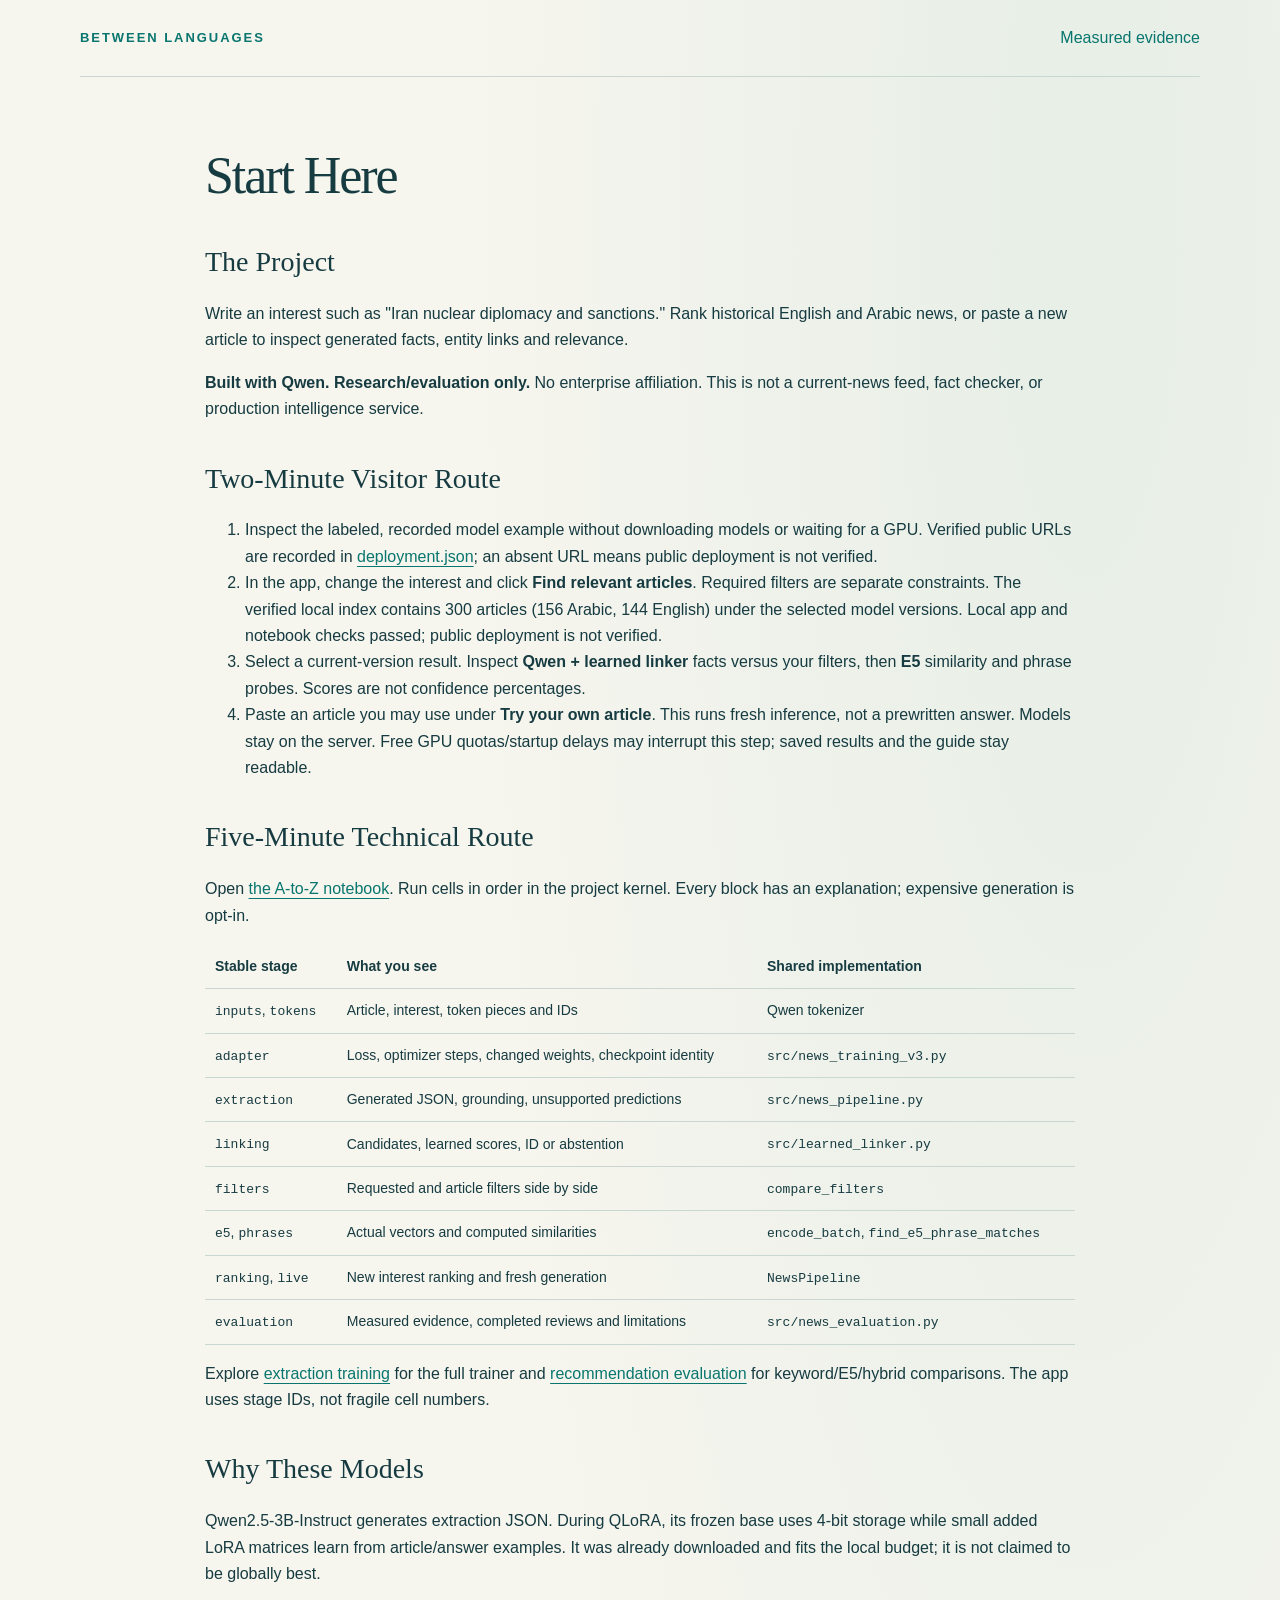
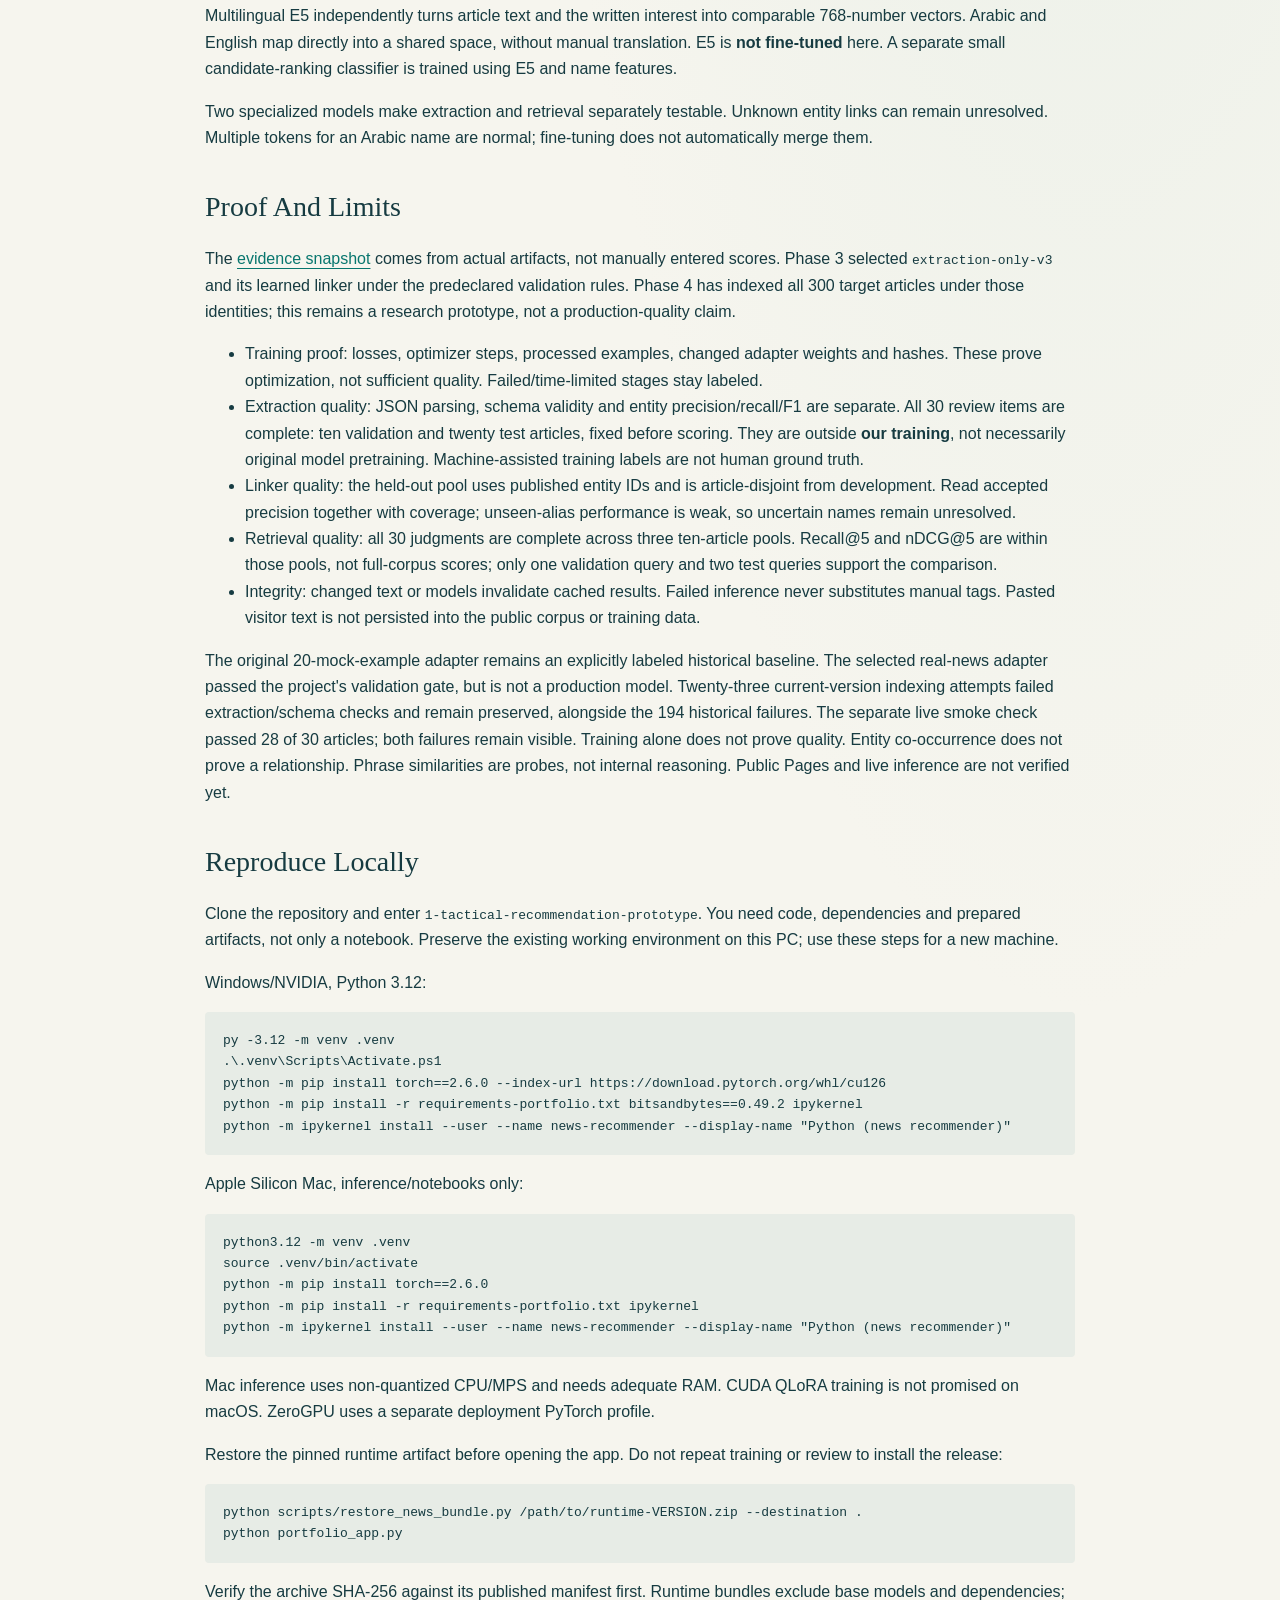
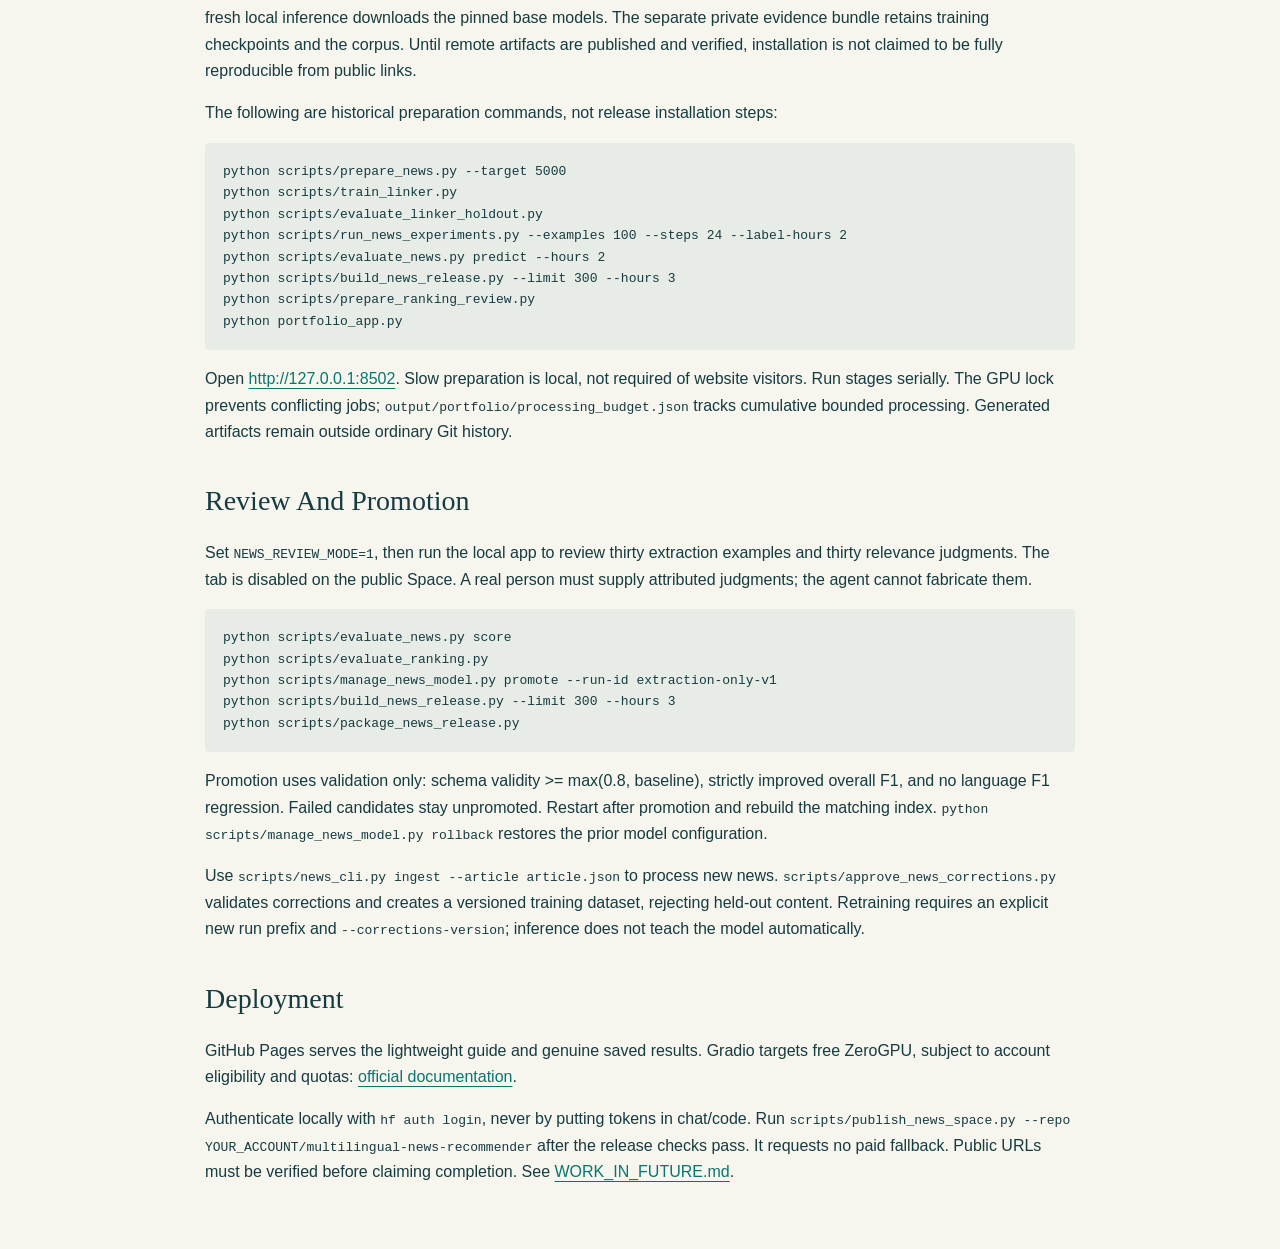
==== docs/guide.html @ 4dcbdf32 "Publish evaluated multilingual news research portfolio" ====
<!doctype html><html lang="en"><head><meta charset="utf-8"><meta name="viewport" content="width=device-width,initial-scale=1"><title>News Recommender / Guide</title><link rel="stylesheet" href="site.css"></head><body><nav><a class="brand" href="index.html">BETWEEN LANGUAGES</a><a href="evidence.json">Measured evidence</a></nav><main class="document"><h1>Start Here</h1>
<h2>The Project</h2>
<p>Write an interest such as "Iran nuclear diplomacy and sanctions." Rank historical English and Arabic news, or paste a new article to inspect generated facts, entity links and relevance.</p>
<p><strong>Built with Qwen. Research/evaluation only.</strong> No enterprise affiliation. This is not a current-news feed, fact checker, or production intelligence service.</p>
<h2>Two-Minute Visitor Route</h2>
<ol>
<li>Inspect the labeled, recorded model example without downloading models or waiting for a GPU. Verified public URLs are recorded in <a href="https://github.com/felixhajj/multilingual-news-recommender/blob/main/1-tactical-recommendation-prototype/data/release/deployment.json">deployment.json</a>; an absent URL means public deployment is not verified.</li>
<li>In the app, change the interest and click <strong>Find relevant articles</strong>. Required filters are separate constraints. The verified local index contains 300 articles (156 Arabic, 144 English) under the selected model versions. Local app and notebook checks passed; public deployment is not verified.</li>
<li>Select a current-version result. Inspect <strong>Qwen + learned linker</strong> facts versus your filters, then <strong>E5</strong> similarity and phrase probes. Scores are not confidence percentages.</li>
<li>Paste an article you may use under <strong>Try your own article</strong>. This runs fresh inference, not a prewritten answer. Models stay on the server. Free GPU quotas/startup delays may interrupt this step; saved results and the guide stay readable.</li>
</ol>
<h2>Five-Minute Technical Route</h2>
<p>Open <a href="https://github.com/felixhajj/multilingual-news-recommender/blob/main/1-tactical-recommendation-prototype/notebooks/tactical_report_a_to_z_walkthrough.ipynb">the A-to-Z notebook</a>. Run cells in order in the project kernel. Every block has an explanation; expensive generation is opt-in.</p>
<table>
<thead>
<tr>
<th>Stable stage</th>
<th>What you see</th>
<th>Shared implementation</th>
</tr>
</thead>
<tbody>
<tr>
<td><code>inputs</code>, <code>tokens</code></td>
<td>Article, interest, token pieces and IDs</td>
<td>Qwen tokenizer</td>
</tr>
<tr>
<td><code>adapter</code></td>
<td>Loss, optimizer steps, changed weights, checkpoint identity</td>
<td><code>src/news_training_v3.py</code></td>
</tr>
<tr>
<td><code>extraction</code></td>
<td>Generated JSON, grounding, unsupported predictions</td>
<td><code>src/news_pipeline.py</code></td>
</tr>
<tr>
<td><code>linking</code></td>
<td>Candidates, learned scores, ID or abstention</td>
<td><code>src/learned_linker.py</code></td>
</tr>
<tr>
<td><code>filters</code></td>
<td>Requested and article filters side by side</td>
<td><code>compare_filters</code></td>
</tr>
<tr>
<td><code>e5</code>, <code>phrases</code></td>
<td>Actual vectors and computed similarities</td>
<td><code>encode_batch</code>, <code>find_e5_phrase_matches</code></td>
</tr>
<tr>
<td><code>ranking</code>, <code>live</code></td>
<td>New interest ranking and fresh generation</td>
<td><code>NewsPipeline</code></td>
</tr>
<tr>
<td><code>evaluation</code></td>
<td>Measured evidence, completed reviews and limitations</td>
<td><code>src/news_evaluation.py</code></td>
</tr>
</tbody>
</table>
<p>Explore <a href="https://github.com/felixhajj/multilingual-news-recommender/blob/main/1-tactical-recommendation-prototype/notebooks/tactical_report_entity_extraction_qlora.ipynb">extraction training</a> for the full trainer and <a href="https://github.com/felixhajj/multilingual-news-recommender/blob/main/1-tactical-recommendation-prototype/notebooks/tactical_report_recommendation_demo.ipynb">recommendation evaluation</a> for keyword/E5/hybrid comparisons. The app uses stage IDs, not fragile cell numbers.</p>
<h2>Why These Models</h2>
<p>Qwen2.5-3B-Instruct generates extraction JSON. During QLoRA, its frozen base uses 4-bit storage while small added LoRA matrices learn from article/answer examples. It was already downloaded and fits the local budget; it is not claimed to be globally best.</p>
<p>Multilingual E5 independently turns article text and the written interest into comparable 768-number vectors. Arabic and English map directly into a shared space, without manual translation. E5 is <strong>not fine-tuned</strong> here. A separate small candidate-ranking classifier is trained using E5 and name features.</p>
<p>Two specialized models make extraction and retrieval separately testable. Unknown entity links can remain unresolved. Multiple tokens for an Arabic name are normal; fine-tuning does not automatically merge them.</p>
<h2>Proof And Limits</h2>
<p>The <a href="https://github.com/felixhajj/multilingual-news-recommender/blob/main/1-tactical-recommendation-prototype/data/release/evidence.json">evidence snapshot</a> comes from actual artifacts, not manually entered scores. Phase 3 selected <code>extraction-only-v3</code> and its learned linker under the predeclared validation rules. Phase 4 has indexed all 300 target articles under those identities; this remains a research prototype, not a production-quality claim.</p>
<ul>
<li>Training proof: losses, optimizer steps, processed examples, changed adapter weights and hashes. These prove optimization, not sufficient quality. Failed/time-limited stages stay labeled.</li>
<li>Extraction quality: JSON parsing, schema validity and entity precision/recall/F1 are separate. All 30 review items are complete: ten validation and twenty test articles, fixed before scoring. They are outside <strong>our training</strong>, not necessarily original model pretraining. Machine-assisted training labels are not human ground truth.</li>
<li>Linker quality: the held-out pool uses published entity IDs and is article-disjoint from development. Read accepted precision together with coverage; unseen-alias performance is weak, so uncertain names remain unresolved.</li>
<li>Retrieval quality: all 30 judgments are complete across three ten-article pools. Recall@5 and nDCG@5 are within those pools, not full-corpus scores; only one validation query and two test queries support the comparison.</li>
<li>Integrity: changed text or models invalidate cached results. Failed inference never substitutes manual tags. Pasted visitor text is not persisted into the public corpus or training data.</li>
</ul>
<p>The original 20-mock-example adapter remains an explicitly labeled historical baseline. The selected real-news adapter passed the project's validation gate, but is not a production model. Twenty-three current-version indexing attempts failed extraction/schema checks and remain preserved, alongside the 194 historical failures. The separate live smoke check passed 28 of 30 articles; both failures remain visible. Training alone does not prove quality. Entity co-occurrence does not prove a relationship. Phrase similarities are probes, not internal reasoning. Public Pages and live inference are not verified yet.</p>
<h2>Reproduce Locally</h2>
<p>Clone the repository and enter <code>1-tactical-recommendation-prototype</code>. You need code, dependencies and prepared artifacts, not only a notebook. Preserve the existing working environment on this PC; use these steps for a new machine.</p>
<p>Windows/NVIDIA, Python 3.12:</p>
<pre><code class="language-powershell">py -3.12 -m venv .venv
.\.venv\Scripts\Activate.ps1
python -m pip install torch==2.6.0 --index-url https://download.pytorch.org/whl/cu126
python -m pip install -r requirements-portfolio.txt bitsandbytes==0.49.2 ipykernel
python -m ipykernel install --user --name news-recommender --display-name "Python (news recommender)"
</code></pre>
<p>Apple Silicon Mac, inference/notebooks only:</p>
<pre><code class="language-bash">python3.12 -m venv .venv
source .venv/bin/activate
python -m pip install torch==2.6.0
python -m pip install -r requirements-portfolio.txt ipykernel
python -m ipykernel install --user --name news-recommender --display-name "Python (news recommender)"
</code></pre>
<p>Mac inference uses non-quantized CPU/MPS and needs adequate RAM. CUDA QLoRA training is not promised on macOS. ZeroGPU uses a separate deployment PyTorch profile.</p>
<p>Restore the pinned runtime artifact before opening the app. Do not repeat training or review to install the release:</p>
<pre><code class="language-bash">python scripts/restore_news_bundle.py /path/to/runtime-VERSION.zip --destination .
python portfolio_app.py
</code></pre>
<p>Verify the archive SHA-256 against its published manifest first. Runtime bundles exclude base models and dependencies; fresh local inference downloads the pinned base models. The separate private evidence bundle retains training checkpoints and the corpus. Until remote artifacts are published and verified, installation is not claimed to be fully reproducible from public links.</p>
<p>The following are historical preparation commands, not release installation steps:</p>
<pre><code class="language-bash">python scripts/prepare_news.py --target 5000
python scripts/train_linker.py
python scripts/evaluate_linker_holdout.py
python scripts/run_news_experiments.py --examples 100 --steps 24 --label-hours 2
python scripts/evaluate_news.py predict --hours 2
python scripts/build_news_release.py --limit 300 --hours 3
python scripts/prepare_ranking_review.py
python portfolio_app.py
</code></pre>
<p>Open <a href="http://127.0.0.1:8502">http://127.0.0.1:8502</a>. Slow preparation is local, not required of website visitors. Run stages serially. The GPU lock prevents conflicting jobs; <code>output/portfolio/processing_budget.json</code> tracks cumulative bounded processing. Generated artifacts remain outside ordinary Git history.</p>
<h2>Review And Promotion</h2>
<p>Set <code>NEWS_REVIEW_MODE=1</code>, then run the local app to review thirty extraction examples and thirty relevance judgments. The tab is disabled on the public Space. A real person must supply attributed judgments; the agent cannot fabricate them.</p>
<pre><code class="language-bash">python scripts/evaluate_news.py score
python scripts/evaluate_ranking.py
python scripts/manage_news_model.py promote --run-id extraction-only-v1
python scripts/build_news_release.py --limit 300 --hours 3
python scripts/package_news_release.py
</code></pre>
<p>Promotion uses validation only: schema validity &gt;= max(0.8, baseline), strictly improved overall F1, and no language F1 regression. Failed candidates stay unpromoted. Restart after promotion and rebuild the matching index. <code>python scripts/manage_news_model.py rollback</code> restores the prior model configuration.</p>
<p>Use <code>scripts/news_cli.py ingest --article article.json</code> to process new news. <code>scripts/approve_news_corrections.py</code> validates corrections and creates a versioned training dataset, rejecting held-out content. Retraining requires an explicit new run prefix and <code>--corrections-version</code>; inference does not teach the model automatically.</p>
<h2>Deployment</h2>
<p>GitHub Pages serves the lightweight guide and genuine saved results. Gradio targets free ZeroGPU, subject to account eligibility and quotas: <a href="https://huggingface.co/docs/hub/spaces-zerogpu">official documentation</a>.</p>
<p>Authenticate locally with <code>hf auth login</code>, never by putting tokens in chat/code. Run <code>scripts/publish_news_space.py --repo YOUR_ACCOUNT/multilingual-news-recommender</code> after the release checks pass. It requests no paid fallback. Public URLs must be verified before claiming completion. See <a href="https://github.com/felixhajj/multilingual-news-recommender/blob/main/1-tactical-recommendation-prototype/WORK_IN_FUTURE.md">WORK_IN_FUTURE.md</a>.</p>
</main></body></html>
---- docs/site.css ----
:root{--ink:#163b41;--muted:#5b7374;--paper:#f6f5ee;--teal:#08766e;--line:#c8d7d1;--wash:#e5eee8;--accent:#b8552e}*{box-sizing:border-box}html{scroll-behavior:smooth}body{margin:0;background:radial-gradient(ellipse at 85% 5%,#d7e8df80,transparent 40%),var(--paper);color:var(--ink);font-family:"Trebuchet MS",sans-serif;line-height:1.65}a{color:var(--teal);text-underline-offset:4px}nav,main,footer{max-width:1120px;margin:auto}nav{display:flex;justify-content:space-between;align-items:center;padding:25px 0;border-bottom:1px solid var(--line)}nav div{display:flex;gap:25px}nav a{text-decoration:none}.brand{letter-spacing:.15em;font-size:13px;font-weight:bold}.hero{padding:86px 0 68px;max-width:880px}.eyebrow,.route span{font-size:11px;letter-spacing:.16em;text-transform:uppercase;font-weight:bold;color:var(--teal)}h1,h2,h3{font-family:Georgia,"Times New Roman",serif;font-weight:400;line-height:1.13}h1{font-size:clamp(48px,6.6vw,84px);letter-spacing:-.04em;margin:20px 0 28px}h2{font-size:34px}h3{font-size:25px}.intro{font-size:20px;max-width:670px;color:var(--muted)}.actions{display:flex;gap:24px;align-items:center;margin-top:30px}.button{background:var(--ink);color:white;padding:14px 24px;text-decoration:none;border-radius:3px}.small{font-size:13px;color:var(--muted)}.route{display:grid;grid-template-columns:repeat(3,1fr);border-block:1px solid var(--line);gap:30px;padding:30px 0}.route h2{font-size:25px}.route p{font-size:15px;color:var(--muted)}section{margin-bottom:60px}.section-head{display:flex;align-items:center;justify-content:space-between}.pill{border:1px solid var(--line);padding:6px 14px;border-radius:30px;font-size:12px}.record{display:grid;grid-template-columns:50px 1fr;gap:20px;padding:25px 0;border-top:1px solid var(--line)}.record .position{font:28px Georgia;color:var(--teal)}.record h3{margin:8px 0 15px}.record p{color:var(--muted);max-width:880px}.record small{font-size:12px}.evidence{background:var(--wash);padding:36px}.numbers{display:grid;grid-template-columns:repeat(3,1fr);gap:20px}.number strong{display:block;font:40px Georgia;margin:8px 0}.number small{color:var(--muted)}.closing{max-width:740px}footer{padding:25px 0 40px;border-top:1px solid var(--line);font-size:12px;color:var(--muted)}.document{max-width:870px;padding:50px 0}.document h1{font-size:52px}.document h2{font-size:28px;margin-top:40px}.document table{width:100%;border-collapse:collapse;font-size:14px}.document td,.document th{padding:10px;border-bottom:1px solid var(--line);text-align:left}.document pre{overflow:auto;padding:18px;background:#e7ece6;border-radius:4px}.document code{font-family:Consolas,monospace;font-size:13px}a:focus-visible{outline:3px solid var(--accent);outline-offset:5px}@media(max-width:1180px){nav,main,footer{margin-inline:25px}}@media(max-width:650px){nav{align-items:start;gap:20px}nav div{gap:12px;flex-wrap:wrap;font-size:13px}.hero{padding:50px 0}.route,.numbers{grid-template-columns:1fr}.route{gap:10px}.route article{border-bottom:1px solid var(--line)}.section-head{display:block}.actions{align-items:start;flex-direction:column;gap:12px}.record{grid-template-columns:25px 1fr;gap:12px}.evidence{padding:24px}.document{overflow-wrap:anywhere}.document table{display:block;overflow-x:auto}}@media(prefers-reduced-motion:no-preference){.hero{animation:appear .6s ease-out}@keyframes appear{from{opacity:0;transform:translateY(12px)}to{opacity:1;transform:none}}}
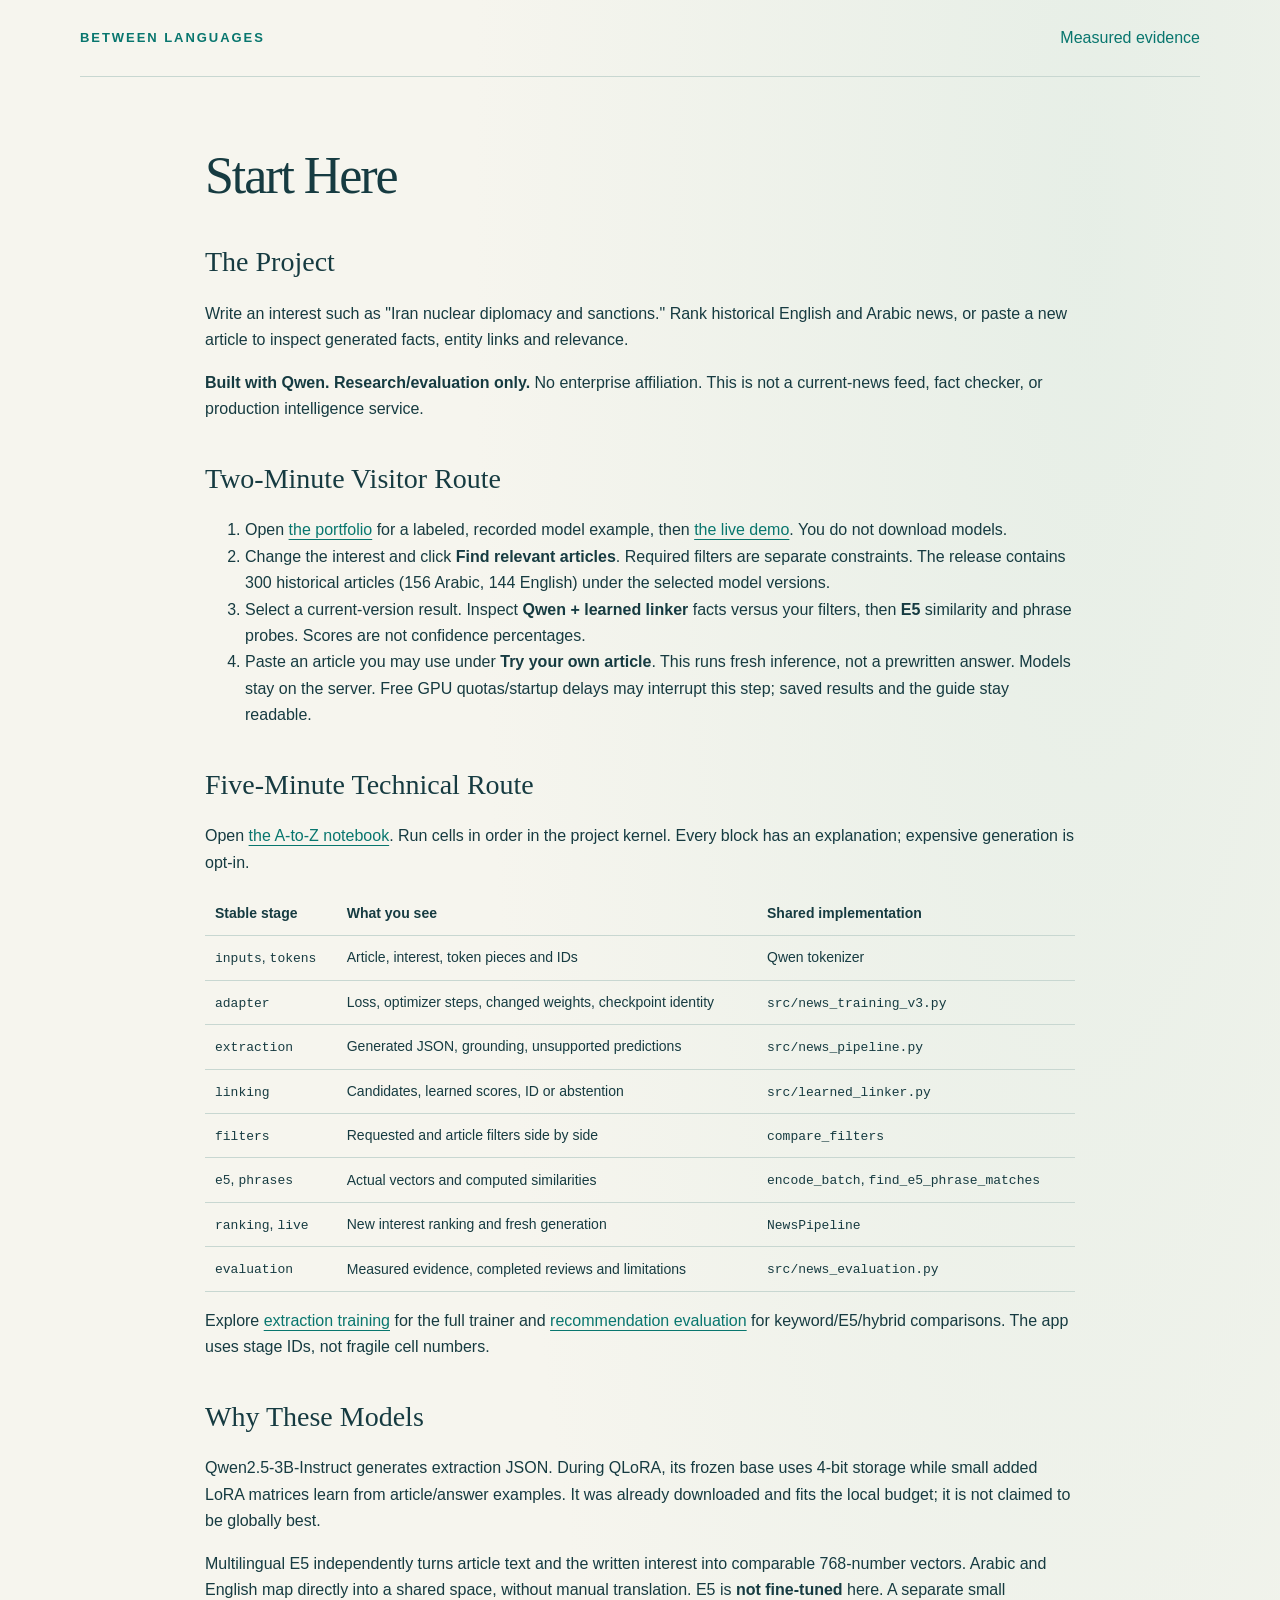
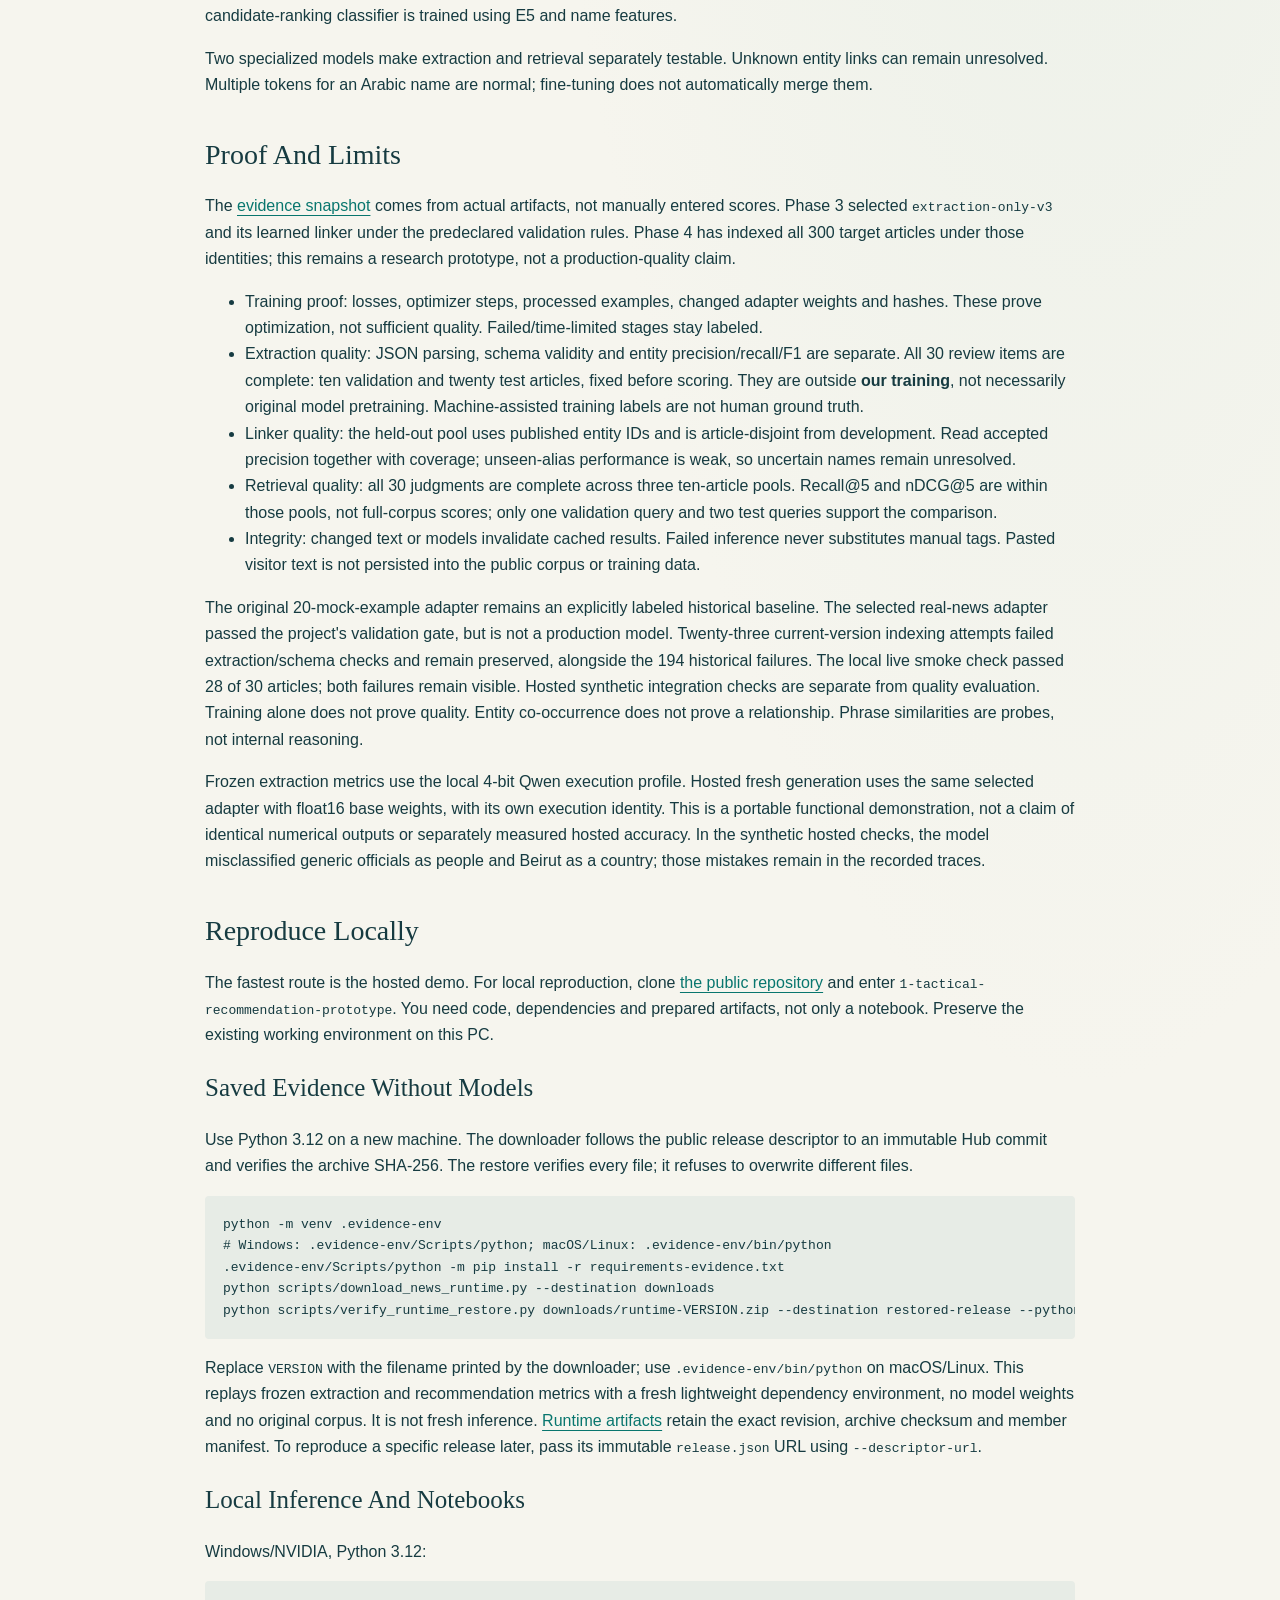
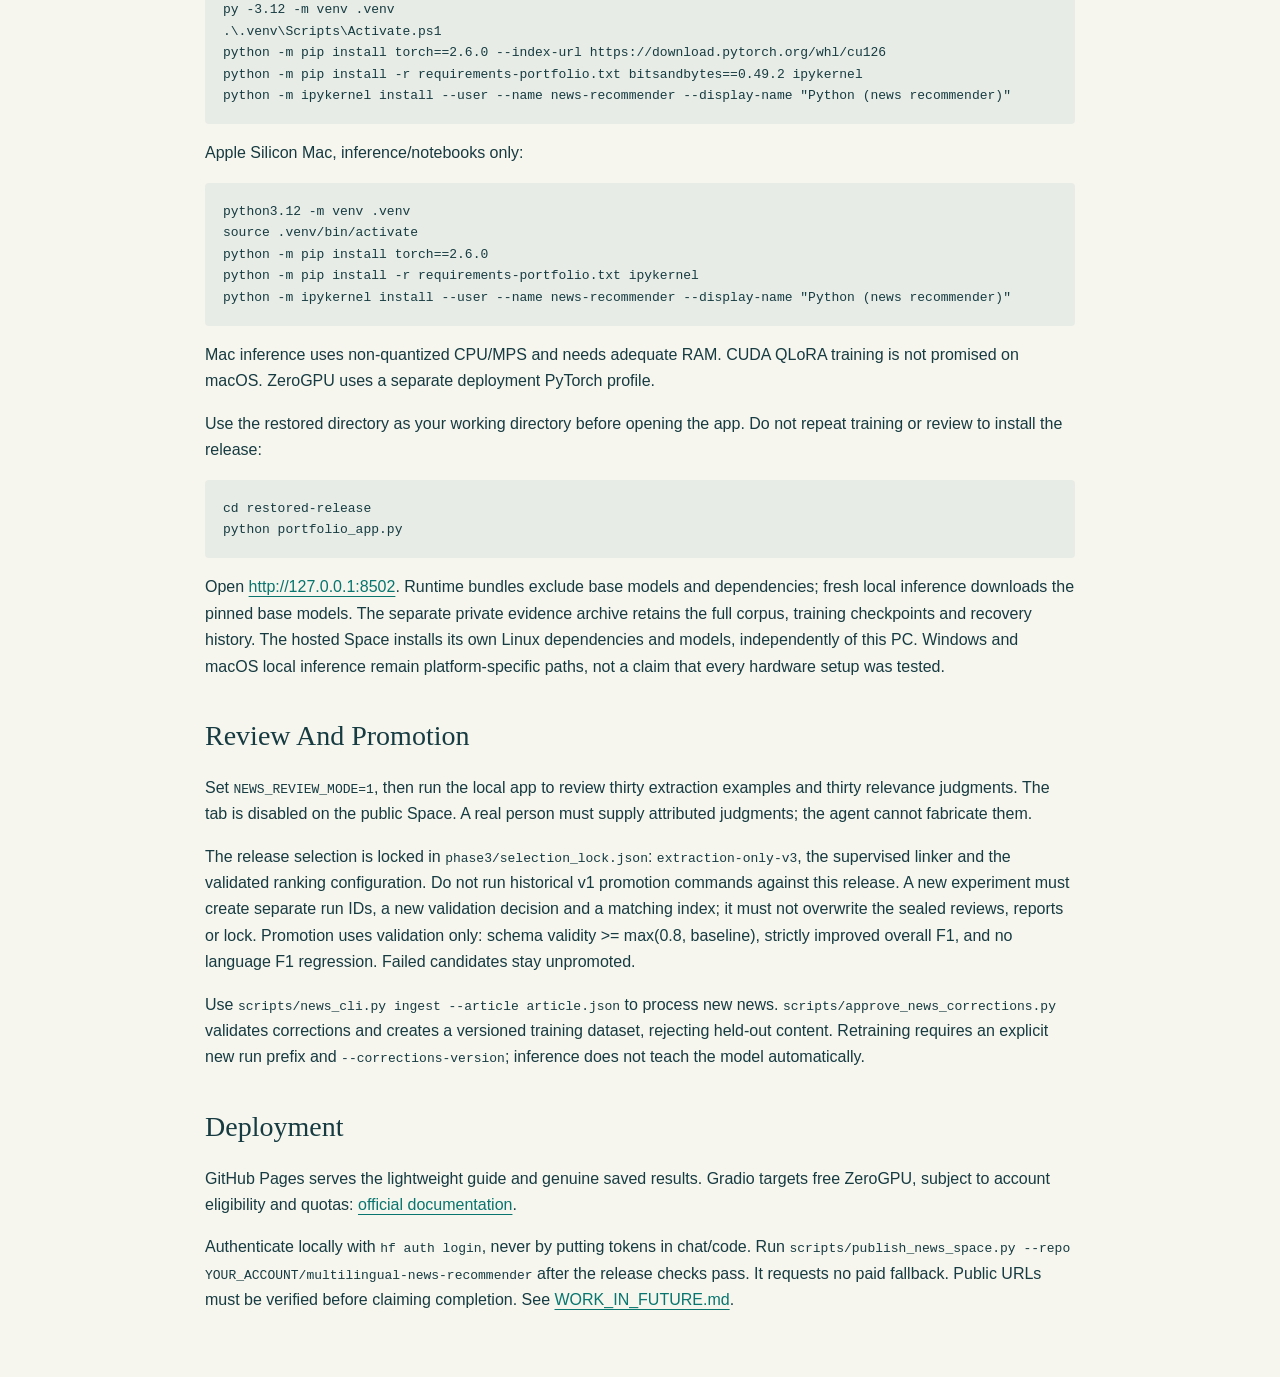
==== commit 41173671: "Verify hosted inference, portable evidence restoration and visitor guide" ====
--- a/docs/guide.html
+++ b/docs/guide.html
@@ -4,8 +4,8 @@
 <p><strong>Built with Qwen. Research/evaluation only.</strong> No enterprise affiliation. This is not a current-news feed, fact checker, or production intelligence service.</p>
 <h2>Two-Minute Visitor Route</h2>
 <ol>
-<li>Inspect the labeled, recorded model example without downloading models or waiting for a GPU. Verified public URLs are recorded in <a href="https://github.com/felixhajj/multilingual-news-recommender/blob/main/1-tactical-recommendation-prototype/data/release/deployment.json">deployment.json</a>; an absent URL means public deployment is not verified.</li>
-<li>In the app, change the interest and click <strong>Find relevant articles</strong>. Required filters are separate constraints. The verified local index contains 300 articles (156 Arabic, 144 English) under the selected model versions. Local app and notebook checks passed; public deployment is not verified.</li>
+<li>Open <a href="https://felixhajj.github.io/multilingual-news-recommender/">the portfolio</a> for a labeled, recorded model example, then <a href="https://huggingface.co/spaces/felixhajj/multilingual-news-recommender">the live demo</a>. You do not download models.</li>
+<li>Change the interest and click <strong>Find relevant articles</strong>. Required filters are separate constraints. The release contains 300 historical articles (156 Arabic, 144 English) under the selected model versions.</li>
 <li>Select a current-version result. Inspect <strong>Qwen + learned linker</strong> facts versus your filters, then <strong>E5</strong> similarity and phrase probes. Scores are not confidence percentages.</li>
 <li>Paste an article you may use under <strong>Try your own article</strong>. This runs fresh inference, not a prewritten answer. Models stay on the server. Free GPU quotas/startup delays may interrupt this step; saved results and the guide stay readable.</li>
 </ol>
@@ -76,9 +76,20 @@
 <li>Retrieval quality: all 30 judgments are complete across three ten-article pools. Recall@5 and nDCG@5 are within those pools, not full-corpus scores; only one validation query and two test queries support the comparison.</li>
 <li>Integrity: changed text or models invalidate cached results. Failed inference never substitutes manual tags. Pasted visitor text is not persisted into the public corpus or training data.</li>
 </ul>
-<p>The original 20-mock-example adapter remains an explicitly labeled historical baseline. The selected real-news adapter passed the project's validation gate, but is not a production model. Twenty-three current-version indexing attempts failed extraction/schema checks and remain preserved, alongside the 194 historical failures. The separate live smoke check passed 28 of 30 articles; both failures remain visible. Training alone does not prove quality. Entity co-occurrence does not prove a relationship. Phrase similarities are probes, not internal reasoning. Public Pages and live inference are not verified yet.</p>
+<p>The original 20-mock-example adapter remains an explicitly labeled historical baseline. The selected real-news adapter passed the project's validation gate, but is not a production model. Twenty-three current-version indexing attempts failed extraction/schema checks and remain preserved, alongside the 194 historical failures. The local live smoke check passed 28 of 30 articles; both failures remain visible. Hosted synthetic integration checks are separate from quality evaluation. Training alone does not prove quality. Entity co-occurrence does not prove a relationship. Phrase similarities are probes, not internal reasoning.</p>
+<p>Frozen extraction metrics use the local 4-bit Qwen execution profile. Hosted fresh generation uses the same selected adapter with float16 base weights, with its own execution identity. This is a portable functional demonstration, not a claim of identical numerical outputs or separately measured hosted accuracy. In the synthetic hosted checks, the model misclassified generic officials as people and Beirut as a country; those mistakes remain in the recorded traces.</p>
 <h2>Reproduce Locally</h2>
-<p>Clone the repository and enter <code>1-tactical-recommendation-prototype</code>. You need code, dependencies and prepared artifacts, not only a notebook. Preserve the existing working environment on this PC; use these steps for a new machine.</p>
+<p>The fastest route is the hosted demo. For local reproduction, clone <a href="https://github.com/felixhajj/multilingual-news-recommender">the public repository</a> and enter <code>1-tactical-recommendation-prototype</code>. You need code, dependencies and prepared artifacts, not only a notebook. Preserve the existing working environment on this PC.</p>
+<h3>Saved Evidence Without Models</h3>
+<p>Use Python 3.12 on a new machine. The downloader follows the public release descriptor to an immutable Hub commit and verifies the archive SHA-256. The restore verifies every file; it refuses to overwrite different files.</p>
+<pre><code class="language-bash">python -m venv .evidence-env
+# Windows: .evidence-env/Scripts/python; macOS/Linux: .evidence-env/bin/python
+.evidence-env/Scripts/python -m pip install -r requirements-evidence.txt
+python scripts/download_news_runtime.py --destination downloads
+python scripts/verify_runtime_restore.py downloads/runtime-VERSION.zip --destination restored-release --python .evidence-env/Scripts/python
+</code></pre>
+<p>Replace <code>VERSION</code> with the filename printed by the downloader; use <code>.evidence-env/bin/python</code> on macOS/Linux. This replays frozen extraction and recommendation metrics with a fresh lightweight dependency environment, no model weights and no original corpus. It is not fresh inference. <a href="https://huggingface.co/datasets/felixhajj/multilingual-news-runtime">Runtime artifacts</a> retain the exact revision, archive checksum and member manifest. To reproduce a specific release later, pass its immutable <code>release.json</code> URL using <code>--descriptor-url</code>.</p>
+<h3>Local Inference And Notebooks</h3>
 <p>Windows/NVIDIA, Python 3.12:</p>
 <pre><code class="language-powershell">py -3.12 -m venv .venv
 .\.venv\Scripts\Activate.ps1
@@ -94,31 +105,14 @@
 python -m ipykernel install --user --name news-recommender --display-name "Python (news recommender)"
 </code></pre>
 <p>Mac inference uses non-quantized CPU/MPS and needs adequate RAM. CUDA QLoRA training is not promised on macOS. ZeroGPU uses a separate deployment PyTorch profile.</p>
-<p>Restore the pinned runtime artifact before opening the app. Do not repeat training or review to install the release:</p>
-<pre><code class="language-bash">python scripts/restore_news_bundle.py /path/to/runtime-VERSION.zip --destination .
+<p>Use the restored directory as your working directory before opening the app. Do not repeat training or review to install the release:</p>
+<pre><code class="language-bash">cd restored-release
 python portfolio_app.py
 </code></pre>
-<p>Verify the archive SHA-256 against its published manifest first. Runtime bundles exclude base models and dependencies; fresh local inference downloads the pinned base models. The separate private evidence bundle retains training checkpoints and the corpus. Until remote artifacts are published and verified, installation is not claimed to be fully reproducible from public links.</p>
-<p>The following are historical preparation commands, not release installation steps:</p>
-<pre><code class="language-bash">python scripts/prepare_news.py --target 5000
-python scripts/train_linker.py
-python scripts/evaluate_linker_holdout.py
-python scripts/run_news_experiments.py --examples 100 --steps 24 --label-hours 2
-python scripts/evaluate_news.py predict --hours 2
-python scripts/build_news_release.py --limit 300 --hours 3
-python scripts/prepare_ranking_review.py
-python portfolio_app.py
-</code></pre>
-<p>Open <a href="http://127.0.0.1:8502">http://127.0.0.1:8502</a>. Slow preparation is local, not required of website visitors. Run stages serially. The GPU lock prevents conflicting jobs; <code>output/portfolio/processing_budget.json</code> tracks cumulative bounded processing. Generated artifacts remain outside ordinary Git history.</p>
+<p>Open <a href="http://127.0.0.1:8502">http://127.0.0.1:8502</a>. Runtime bundles exclude base models and dependencies; fresh local inference downloads the pinned base models. The separate private evidence archive retains the full corpus, training checkpoints and recovery history. The hosted Space installs its own Linux dependencies and models, independently of this PC. Windows and macOS local inference remain platform-specific paths, not a claim that every hardware setup was tested.</p>
 <h2>Review And Promotion</h2>
 <p>Set <code>NEWS_REVIEW_MODE=1</code>, then run the local app to review thirty extraction examples and thirty relevance judgments. The tab is disabled on the public Space. A real person must supply attributed judgments; the agent cannot fabricate them.</p>
-<pre><code class="language-bash">python scripts/evaluate_news.py score
-python scripts/evaluate_ranking.py
-python scripts/manage_news_model.py promote --run-id extraction-only-v1
-python scripts/build_news_release.py --limit 300 --hours 3
-python scripts/package_news_release.py
-</code></pre>
-<p>Promotion uses validation only: schema validity &gt;= max(0.8, baseline), strictly improved overall F1, and no language F1 regression. Failed candidates stay unpromoted. Restart after promotion and rebuild the matching index. <code>python scripts/manage_news_model.py rollback</code> restores the prior model configuration.</p>
+<p>The release selection is locked in <code>phase3/selection_lock.json</code>: <code>extraction-only-v3</code>, the supervised linker and the validated ranking configuration. Do not run historical v1 promotion commands against this release. A new experiment must create separate run IDs, a new validation decision and a matching index; it must not overwrite the sealed reviews, reports or lock. Promotion uses validation only: schema validity &gt;= max(0.8, baseline), strictly improved overall F1, and no language F1 regression. Failed candidates stay unpromoted.</p>
 <p>Use <code>scripts/news_cli.py ingest --article article.json</code> to process new news. <code>scripts/approve_news_corrections.py</code> validates corrections and creates a versioned training dataset, rejecting held-out content. Retraining requires an explicit new run prefix and <code>--corrections-version</code>; inference does not teach the model automatically.</p>
 <h2>Deployment</h2>
 <p>GitHub Pages serves the lightweight guide and genuine saved results. Gradio targets free ZeroGPU, subject to account eligibility and quotas: <a href="https://huggingface.co/docs/hub/spaces-zerogpu">official documentation</a>.</p>
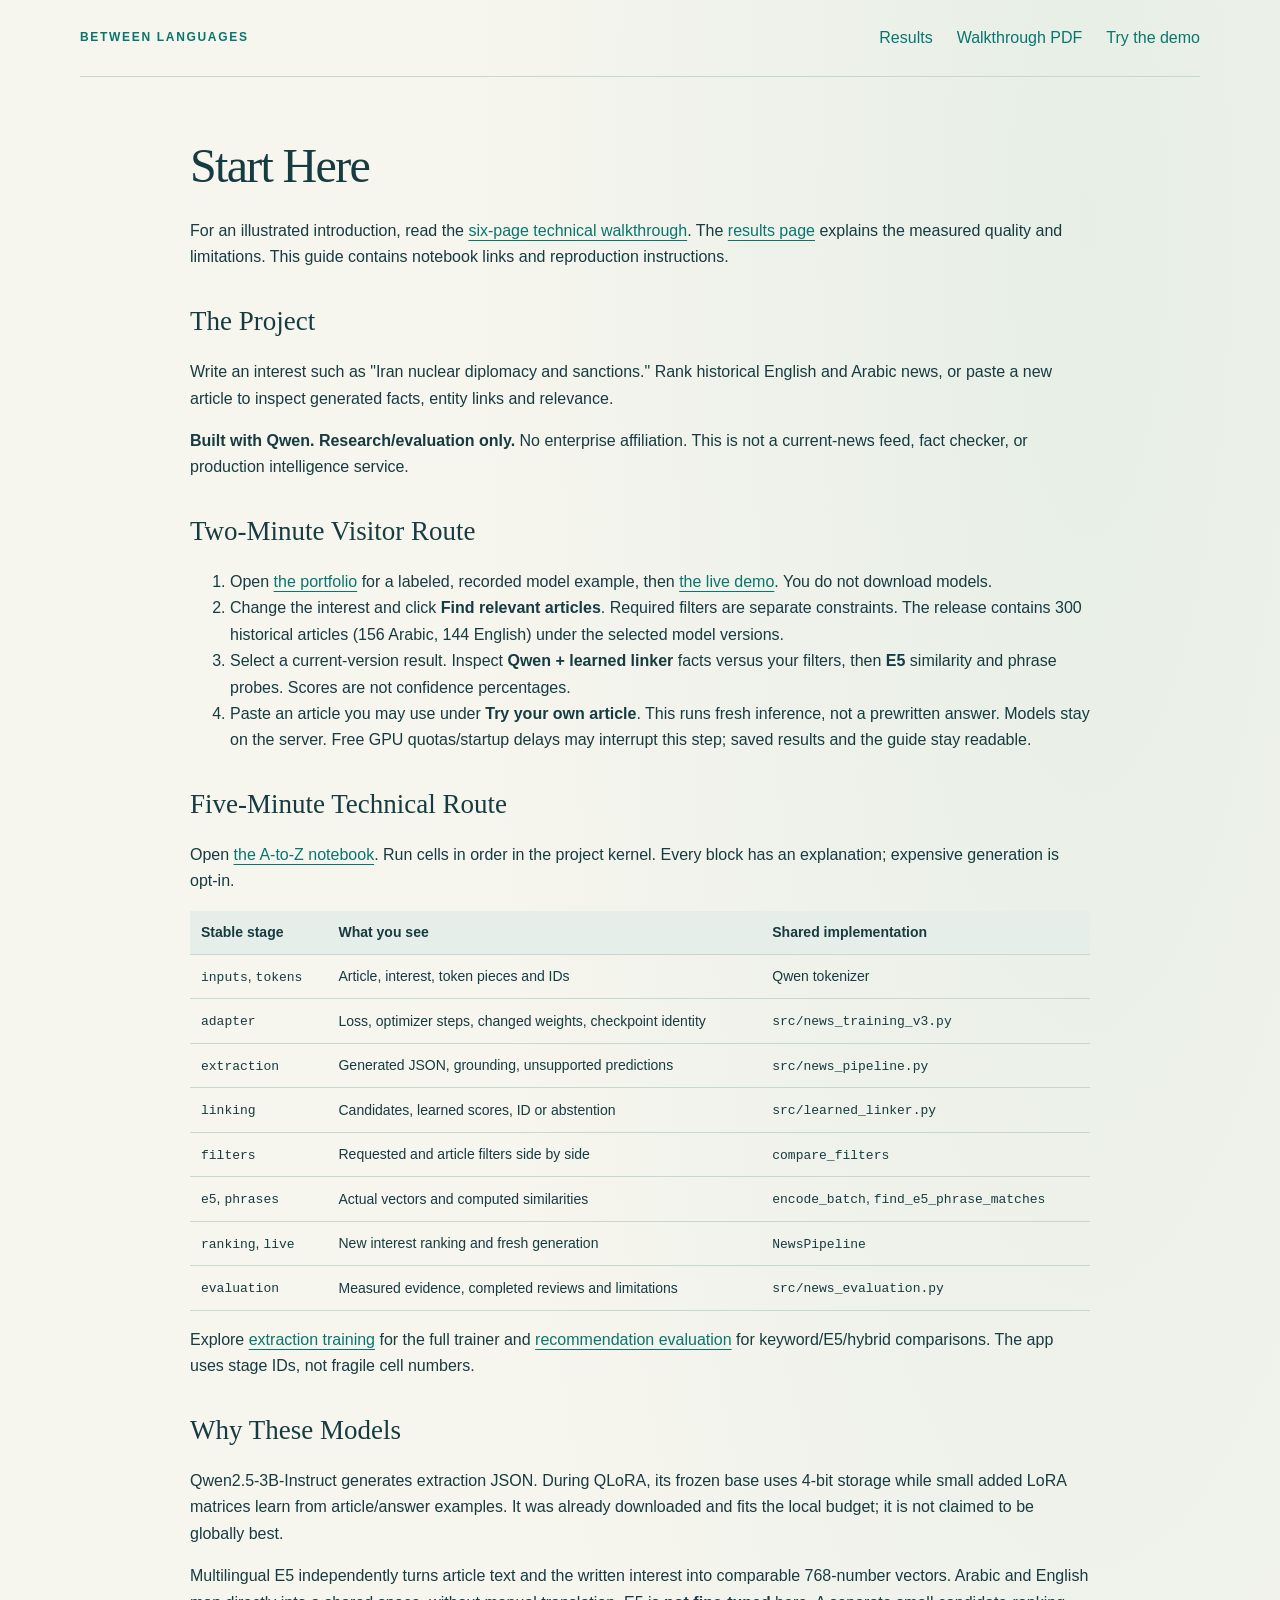
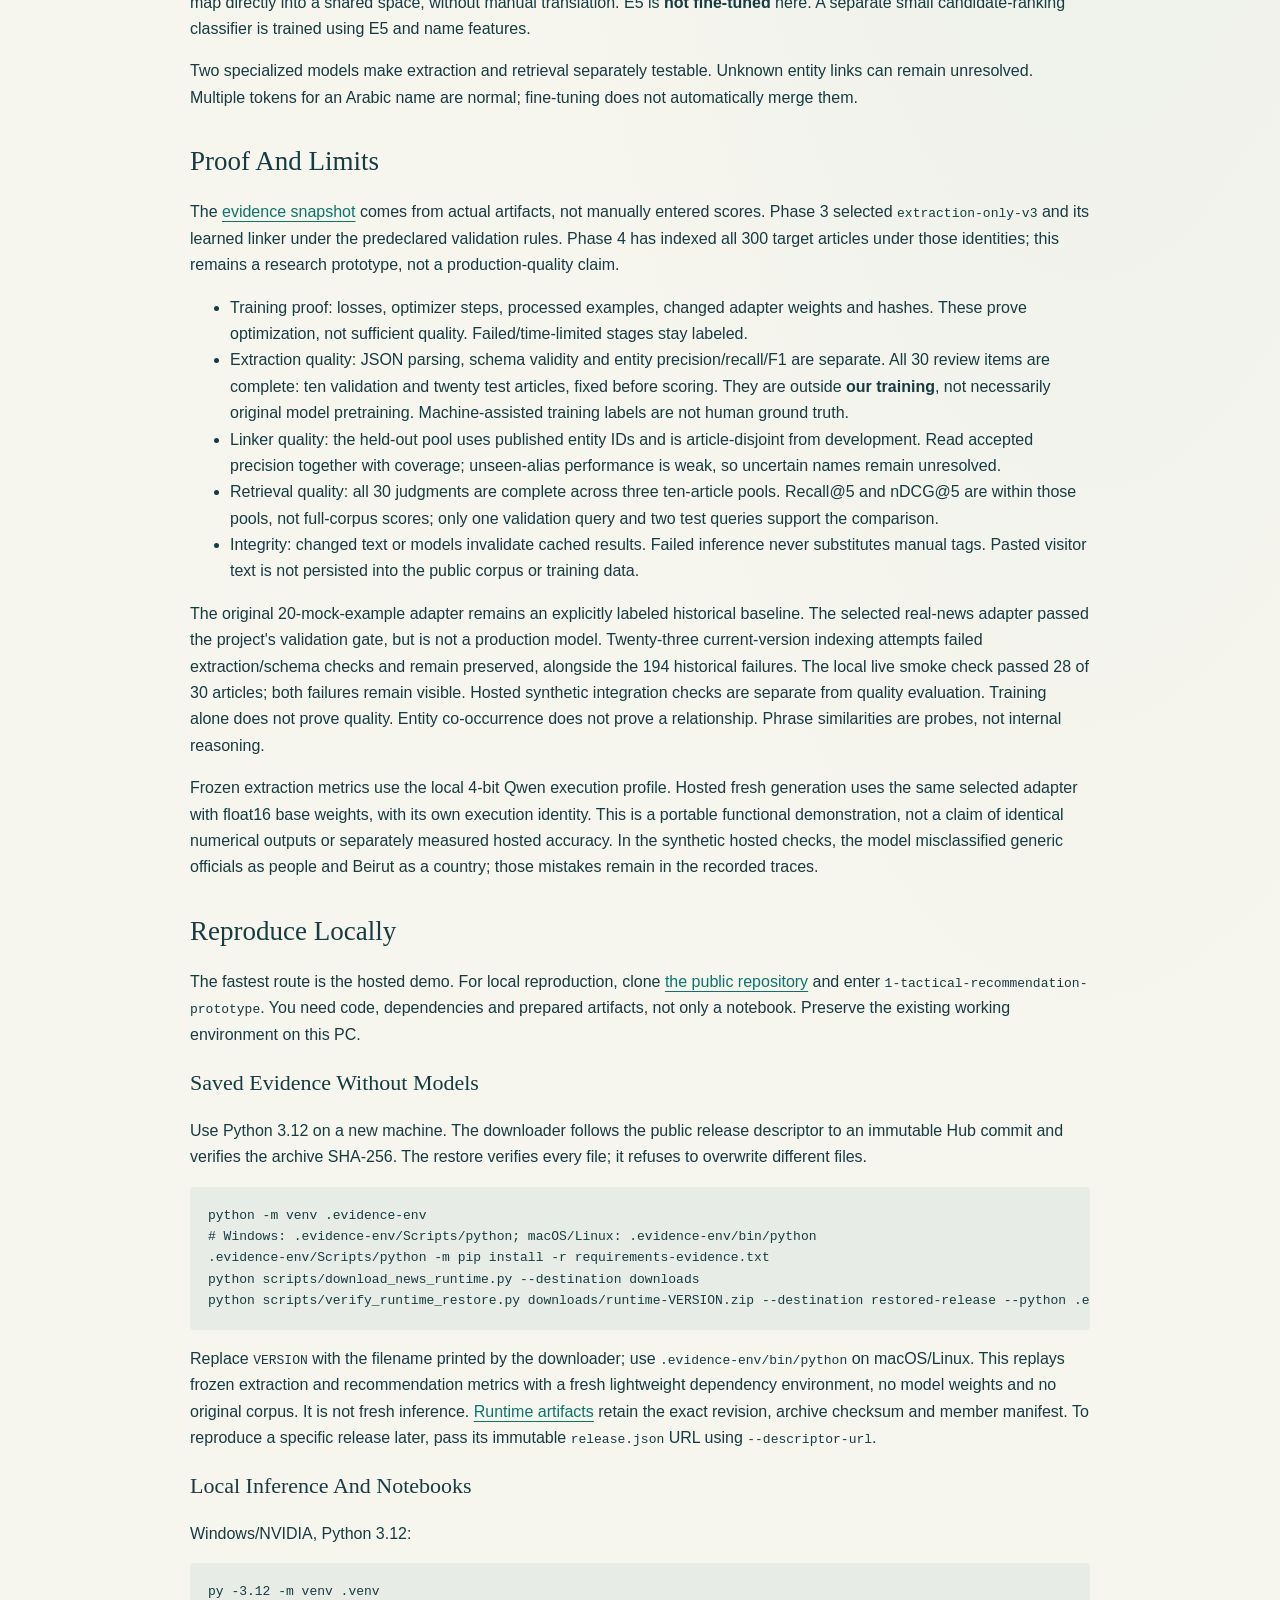
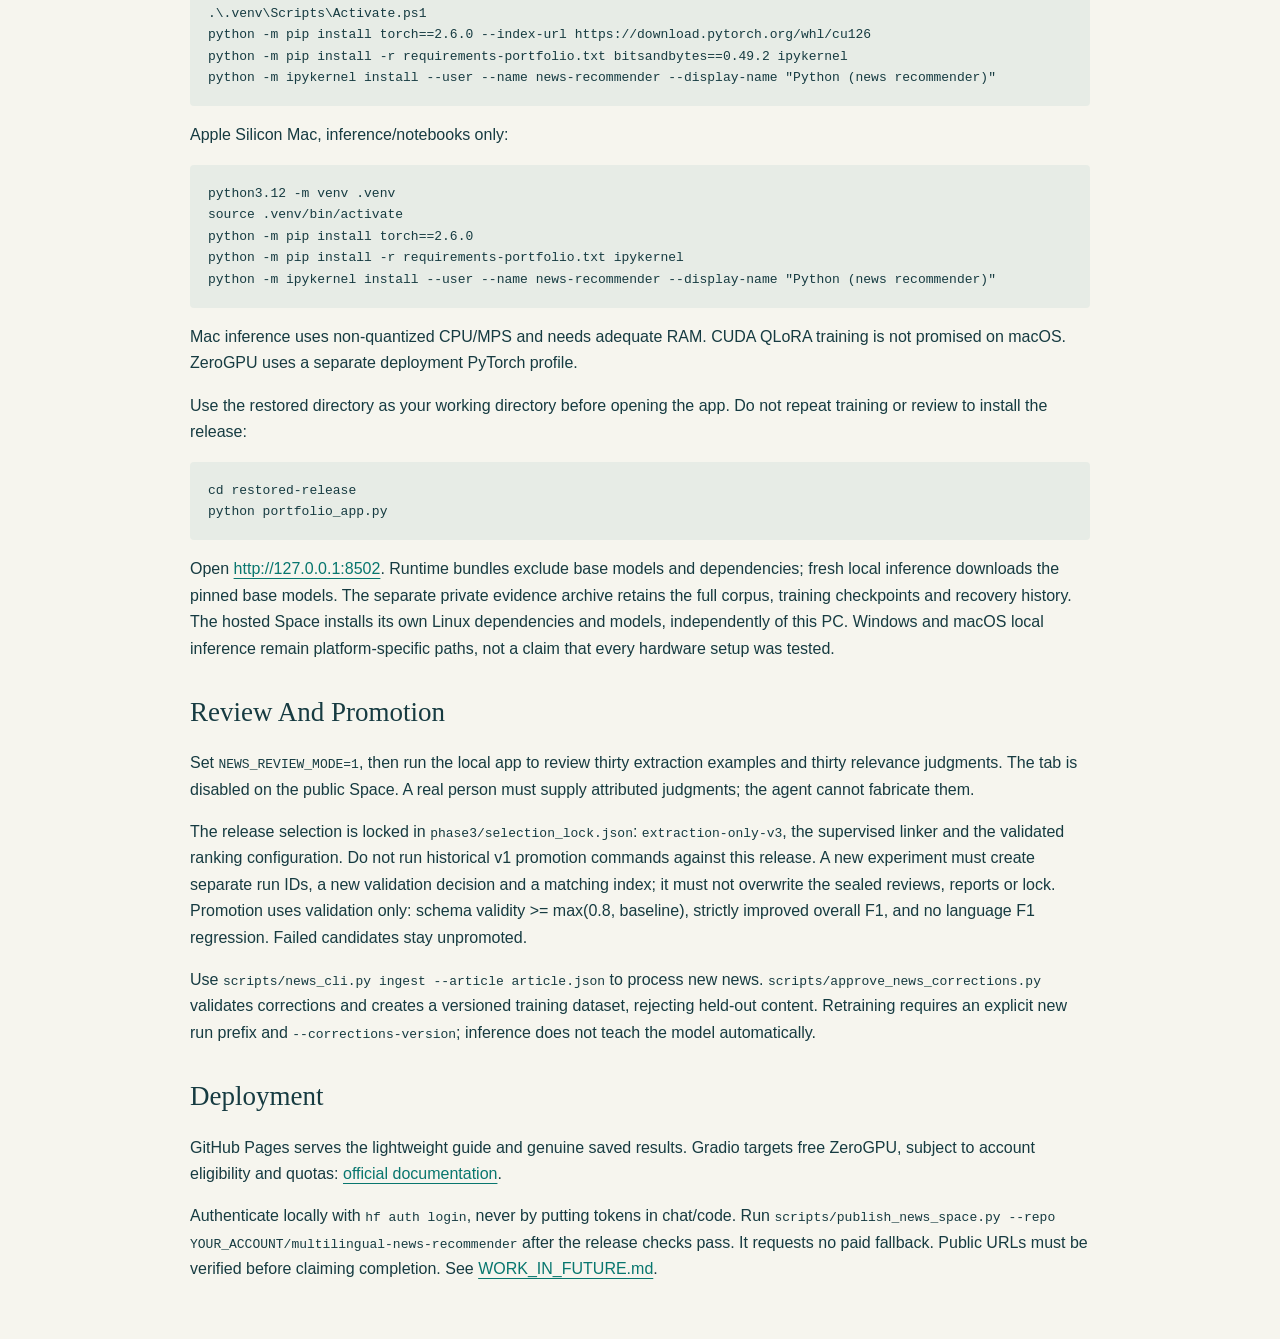
==== commit e00b3771: "Clarify visitor journey and publish evidence-grounded walkthrough" ====
--- a/docs/guide.html
+++ b/docs/guide.html
@@ -1,4 +1,5 @@
-<!doctype html><html lang="en"><head><meta charset="utf-8"><meta name="viewport" content="width=device-width,initial-scale=1"><title>News Recommender / Guide</title><link rel="stylesheet" href="site.css"></head><body><nav><a class="brand" href="index.html">BETWEEN LANGUAGES</a><a href="evidence.json">Measured evidence</a></nav><main class="document"><h1>Start Here</h1>
+<!doctype html><html lang="en"><head><meta charset="utf-8"><meta name="viewport" content="width=device-width,initial-scale=1"><title>News Recommender / Guide</title><link rel="stylesheet" href="site.css"></head><body><nav aria-label="Main navigation"><a class="brand" href="index.html">BETWEEN LANGUAGES</a><div><a href="results.html">Results</a><a href="walkthrough.pdf">Walkthrough PDF</a><a href="https://huggingface.co/spaces/felixhajj/multilingual-news-recommender">Try the demo</a></div></nav><main class="document"><h1>Start Here</h1>
+<p>For an illustrated introduction, read the <a href="walkthrough.pdf">six-page technical walkthrough</a>. The <a href="results.html">results page</a> explains the measured quality and limitations. This guide contains notebook links and reproduction instructions.</p>
 <h2>The Project</h2>
 <p>Write an interest such as "Iran nuclear diplomacy and sanctions." Rank historical English and Arabic news, or paste a new article to inspect generated facts, entity links and relevance.</p>
 <p><strong>Built with Qwen. Research/evaluation only.</strong> No enterprise affiliation. This is not a current-news feed, fact checker, or production intelligence service.</p>
--- a/docs/site.css
+++ b/docs/site.css
@@ -1 +1 @@
-:root{--ink:#163b41;--muted:#5b7374;--paper:#f6f5ee;--teal:#08766e;--line:#c8d7d1;--wash:#e5eee8;--accent:#b8552e}*{box-sizing:border-box}html{scroll-behavior:smooth}body{margin:0;background:radial-gradient(ellipse at 85% 5%,#d7e8df80,transparent 40%),var(--paper);color:var(--ink);font-family:"Trebuchet MS",sans-serif;line-height:1.65}a{color:var(--teal);text-underline-offset:4px}nav,main,footer{max-width:1120px;margin:auto}nav{display:flex;justify-content:space-between;align-items:center;padding:25px 0;border-bottom:1px solid var(--line)}nav div{display:flex;gap:25px}nav a{text-decoration:none}.brand{letter-spacing:.15em;font-size:13px;font-weight:bold}.hero{padding:86px 0 68px;max-width:880px}.eyebrow,.route span{font-size:11px;letter-spacing:.16em;text-transform:uppercase;font-weight:bold;color:var(--teal)}h1,h2,h3{font-family:Georgia,"Times New Roman",serif;font-weight:400;line-height:1.13}h1{font-size:clamp(48px,6.6vw,84px);letter-spacing:-.04em;margin:20px 0 28px}h2{font-size:34px}h3{font-size:25px}.intro{font-size:20px;max-width:670px;color:var(--muted)}.actions{display:flex;gap:24px;align-items:center;margin-top:30px}.button{background:var(--ink);color:white;padding:14px 24px;text-decoration:none;border-radius:3px}.small{font-size:13px;color:var(--muted)}.route{display:grid;grid-template-columns:repeat(3,1fr);border-block:1px solid var(--line);gap:30px;padding:30px 0}.route h2{font-size:25px}.route p{font-size:15px;color:var(--muted)}section{margin-bottom:60px}.section-head{display:flex;align-items:center;justify-content:space-between}.pill{border:1px solid var(--line);padding:6px 14px;border-radius:30px;font-size:12px}.record{display:grid;grid-template-columns:50px 1fr;gap:20px;padding:25px 0;border-top:1px solid var(--line)}.record .position{font:28px Georgia;color:var(--teal)}.record h3{margin:8px 0 15px}.record p{color:var(--muted);max-width:880px}.record small{font-size:12px}.evidence{background:var(--wash);padding:36px}.numbers{display:grid;grid-template-columns:repeat(3,1fr);gap:20px}.number strong{display:block;font:40px Georgia;margin:8px 0}.number small{color:var(--muted)}.closing{max-width:740px}footer{padding:25px 0 40px;border-top:1px solid var(--line);font-size:12px;color:var(--muted)}.document{max-width:870px;padding:50px 0}.document h1{font-size:52px}.document h2{font-size:28px;margin-top:40px}.document table{width:100%;border-collapse:collapse;font-size:14px}.document td,.document th{padding:10px;border-bottom:1px solid var(--line);text-align:left}.document pre{overflow:auto;padding:18px;background:#e7ece6;border-radius:4px}.document code{font-family:Consolas,monospace;font-size:13px}a:focus-visible{outline:3px solid var(--accent);outline-offset:5px}@media(max-width:1180px){nav,main,footer{margin-inline:25px}}@media(max-width:650px){nav{align-items:start;gap:20px}nav div{gap:12px;flex-wrap:wrap;font-size:13px}.hero{padding:50px 0}.route,.numbers{grid-template-columns:1fr}.route{gap:10px}.route article{border-bottom:1px solid var(--line)}.section-head{display:block}.actions{align-items:start;flex-direction:column;gap:12px}.record{grid-template-columns:25px 1fr;gap:12px}.evidence{padding:24px}.document{overflow-wrap:anywhere}.document table{display:block;overflow-x:auto}}@media(prefers-reduced-motion:no-preference){.hero{animation:appear .6s ease-out}@keyframes appear{from{opacity:0;transform:translateY(12px)}to{opacity:1;transform:none}}}
+:root{--ink:#163b41;--muted:#50696a;--paper:#f6f5ee;--teal:#08766e;--line:#c8d7d1;--wash:#e5eee8;--accent:#a44725;--semantic:#315c75;--semantic-wash:#e8eff3}*{box-sizing:border-box}html{scroll-behavior:smooth;scroll-padding-top:24px}body{margin:0;background:radial-gradient(ellipse at 85% 5%,#d7e8df80,transparent 40%),var(--paper);color:var(--ink);font-family:"Trebuchet MS",sans-serif;line-height:1.65}a{color:var(--teal);text-underline-offset:4px}nav,main,footer{max-width:1120px;margin:auto}nav{display:flex;justify-content:space-between;align-items:center;gap:25px;padding:25px 0;border-bottom:1px solid var(--line)}nav div{display:flex;gap:24px;flex-wrap:wrap}nav a{text-decoration:none}.brand{letter-spacing:.14em;font-size:12px;font-weight:bold}.hero{padding:65px 0 48px;max-width:950px}.eyebrow{font-size:11px;letter-spacing:.14em;text-transform:uppercase;font-weight:bold;color:var(--teal)}h1,h2,h3{font-family:Georgia,"Times New Roman",serif;font-weight:400;line-height:1.16}h1{font-size:clamp(39px,5.7vw,68px);letter-spacing:-.035em;margin:16px 0 24px}h2{font-size:34px;margin:12px 0 22px}h3{font-size:25px}.intro{font-size:19px;max-width:700px;color:var(--muted)}.actions{display:flex;gap:26px;align-items:center;margin:26px 0 16px}.button{background:var(--ink);color:white;padding:13px 23px;text-decoration:none;border-radius:3px;white-space:nowrap}.button span{margin-left:16px}.secondary{font-weight:bold}.small{font-size:13px;color:var(--muted)}.visitor-route{display:flex;gap:28px;flex-wrap:wrap;border-top:1px solid var(--line);margin-top:30px;padding-top:21px;font-size:13px}.visitor-route b{display:inline-grid;place-items:center;background:var(--wash);width:25px;height:25px;border-radius:50%;margin-right:7px;color:var(--teal)}section{margin-bottom:70px}.section-head{display:flex;gap:20px;align-items:center;justify-content:space-between}.pill{border:1px solid var(--line);padding:5px 12px;border-radius:30px;font-size:12px;white-space:nowrap}.interest-card{background:var(--ink);color:white;padding:20px 26px;border-radius:4px}.interest-card .eyebrow{color:#b5ded2}.interest-card p{font:24px/1.4 Georgia,serif;margin:6px 0 0}.record{display:grid;grid-template-columns:45px 1fr;gap:18px;padding:25px 0;border-bottom:1px solid var(--line)}.record .position{font:29px Georgia;color:var(--teal);padding-top:5px}.record h3{margin:8px 0 12px;font-size:25px}.record p{color:var(--muted);max-width:890px;margin:9px 0}.record small{font-size:11px;letter-spacing:.1em;color:var(--teal);font-weight:bold}.record .attribution{font-size:11px}.score-detail{font-size:12px;margin-top:8px}.score-detail summary{cursor:pointer;color:var(--muted)}.score-detail p{max-width:760px}.text-action{font-weight:bold;display:inline-block;margin-top:8px}.section-intro{max-width:720px;color:var(--muted)}.pipeline{border:1px solid var(--line);border-radius:5px;padding:24px;background:#ffffff70}.path-label{display:flex;gap:8px;align-items:center;font-size:13px;font-weight:bold;margin-bottom:15px}.path-label .small{margin-left:auto;font-weight:normal}.path-dot{width:9px;height:9px;border-radius:50%;display:inline-block}.facts-dot{background:var(--teal)}.fact-path{display:grid;grid-template-columns:1fr 20px 1fr 20px 1fr;gap:13px;align-items:stretch}.stage{padding:20px;background:var(--wash);border-top:3px solid var(--teal);position:relative;min-width:0}.stage-number{display:block;font:20px Georgia;color:var(--teal)}.stage h3{font-size:27px;margin:9px 0}.stage strong{font-size:13px}.stage p{font-size:14px;line-height:1.6;color:var(--muted);margin:12px 0 18px}.stage-output{display:block;border-top:1px solid var(--line);padding-top:10px;font-size:11px}.flow-arrow{align-self:center;text-align:center;color:var(--teal);font-size:24px}.filter-stage{background:#f4f4e9}.meaning-path{display:grid;grid-template-columns:1fr 20px 2.15fr;align-items:center;gap:16px;border-top:1px dashed var(--line);margin-top:24px;padding-top:24px}.meaning-input{padding:18px 20px}.meaning-input p{font-size:14px;color:var(--muted)}.meaning-input .eyebrow{color:var(--semantic)}.semantic-stage{background:var(--semantic-wash);border-top-color:var(--semantic);display:grid;grid-template-columns:1fr 1.6fr;column-gap:20px}.semantic-stage .stage-number{color:var(--semantic);grid-row:1}.semantic-stage h3{grid-column:1}.semantic-stage strong{grid-column:1}.semantic-stage p{grid-column:2;grid-row:1/4;margin:6px 0}.semantic-stage .stage-output{grid-column:1/3}.ranking-output{background:var(--ink);color:white;display:flex;align-items:center;gap:20px;padding:20px 24px;margin-top:24px;border-radius:3px}.ranking-output strong{font:24px Georgia}.ranking-output p{font-size:13px;color:#d6e5e1;margin:7px 0 0}.merge-symbol{font:35px Georgia;color:#b5ded2}.evidence{background:var(--wash);padding:34px;border-radius:4px}.evidence>p:not(.eyebrow){max-width:850px}.numbers{display:grid;grid-template-columns:repeat(3,1fr);gap:22px;margin-bottom:24px}.number strong{display:block;font:45px Georgia;margin:10px 0 4px}.number span{color:var(--muted);font-size:14px}.closing>p{max-width:750px}.explore-grid{display:grid;grid-template-columns:1fr 1fr;gap:22px;margin-top:25px}.explore-card{border:1px solid var(--line);border-radius:4px;padding:24px;display:grid;gap:8px;text-decoration:none}.explore-card strong{font:24px Georgia;color:var(--ink)}.explore-card>span:last-child{font-size:14px;color:var(--muted)}.explore-card:hover{background:var(--wash)}footer{padding:22px 0 35px;border-top:1px solid var(--line);font-size:12px;color:var(--muted)}footer p{max-width:950px}.document{max-width:900px;padding:45px 0}.document h1{font-size:48px}.document h2{font-size:27px;margin-top:35px}.document h3{font-size:22px}.document table{width:100%;border-collapse:collapse;font-size:14px;line-height:1.5}.document td,.document th{padding:11px;border-bottom:1px solid var(--line);text-align:left}.document th{background:var(--wash)}.document pre{overflow:auto;padding:18px;background:#e7ece6;border-radius:4px}.document code{font-family:Consolas,monospace;font-size:13px}.document blockquote{border-left:3px solid var(--teal);margin:20px 0;padding:1px 20px;color:var(--muted)}a:focus-visible,summary:focus-visible{outline:3px solid var(--accent);outline-offset:5px}.skip{position:absolute;left:20px;top:-60px;background:var(--ink);color:white;padding:10px 20px;z-index:10}.skip:focus{top:10px}@media(max-width:1180px){nav,main,footer{margin-inline:25px}}@media(max-width:760px){nav{align-items:start;gap:18px}nav div{gap:10px 16px;font-size:12px;max-width:65%}.hero{padding:38px 0 34px}.intro{font-size:17px}.fact-path{grid-template-columns:1fr}.flow-arrow{transform:rotate(90deg);margin:0}.meaning-path{grid-template-columns:1fr}.meaning-input{padding:10px 0 0}.semantic-stage{display:block}.semantic-stage p{margin:12px 0}.numbers{gap:14px}.number strong{font-size:36px}.number span{font-size:12px}.section-head{align-items:start;flex-direction:column;gap:0}.section-head .pill{margin:0 0 18px}.visitor-route{gap:10px 18px}.explore-grid{grid-template-columns:1fr}.evidence{padding:25px}.pipeline{padding:18px}.path-label{flex-wrap:wrap}.path-label .small{margin-left:0}.document{overflow-wrap:anywhere}.document table{display:block;overflow-x:auto}section{margin-bottom:50px}}@media(max-width:450px){nav,main,footer{margin-inline:20px}h1{font-size:39px}h2{font-size:29px}.actions{gap:15px;align-items:start;flex-direction:column}.record{grid-template-columns:24px 1fr;gap:12px}.record h3{font-size:22px}.record .position{font-size:24px}.interest-card{padding:18px}.interest-card p{font-size:21px}.numbers{grid-template-columns:1fr}.number{display:flex;align-items:center;gap:18px}.number strong{min-width:90px;font-size:34px}.number span{font-size:13px}.ranking-output{padding:18px;gap:13px}.document h1{font-size:38px}}@media(prefers-reduced-motion:no-preference){.hero{animation:appear .5s ease-out}@keyframes appear{from{opacity:0;transform:translateY(9px)}to{opacity:1;transform:none}}}@media(prefers-reduced-motion:reduce){html{scroll-behavior:auto}}
